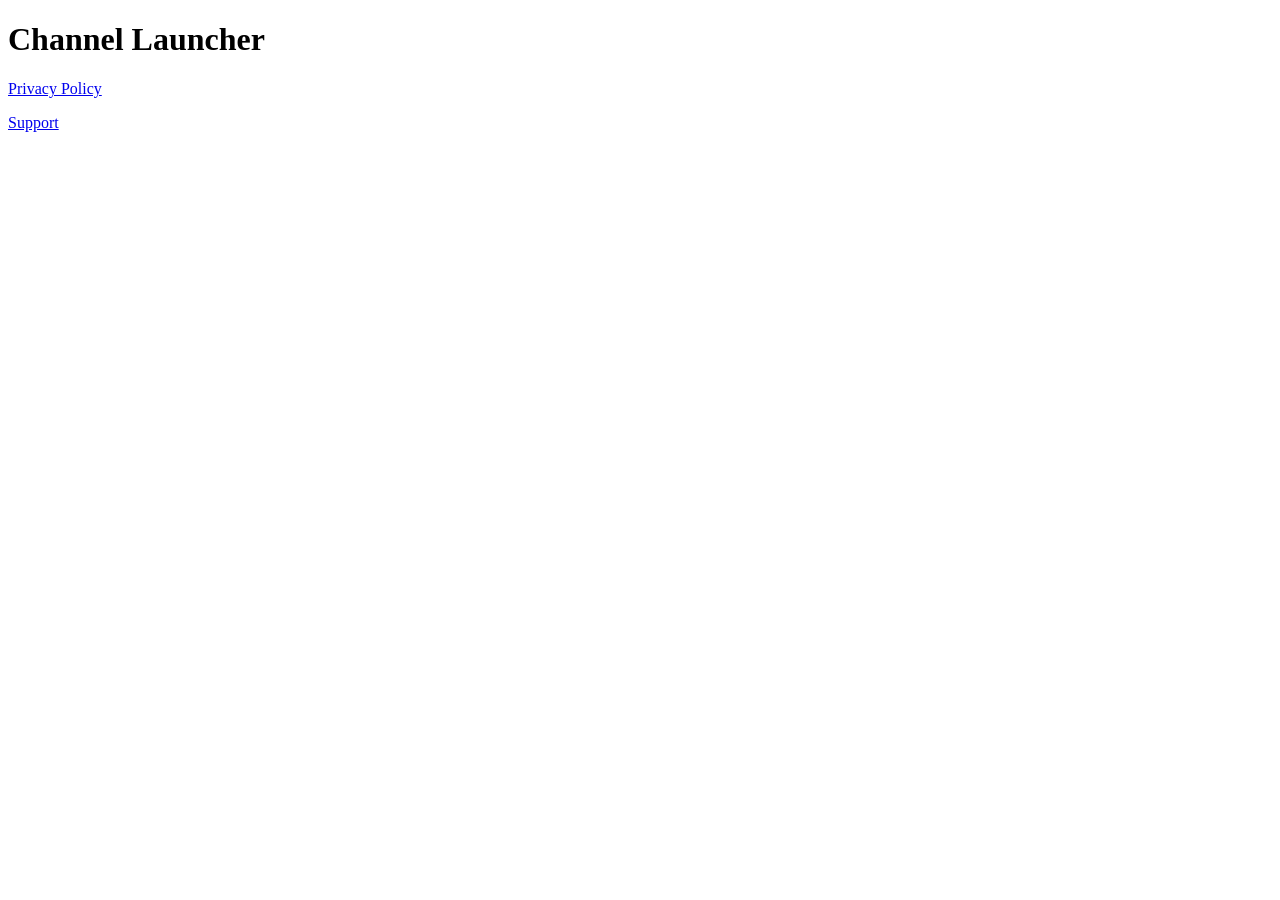
==== index.html @ 90610046 "Add support page" ====
<!doctype html>
<html lang="en">
<head><meta charset="utf-8"><meta name="viewport" content="width=device-width,initial-scale=1"><title>Channel Launcher</title></head>
<body>
<main>
<h1>Channel Launcher</h1>
<p><a href="privacy-policy.html">Privacy Policy</a></p>
<p><a href="support.html">Support</a></p>
</main>
</body>
</html>
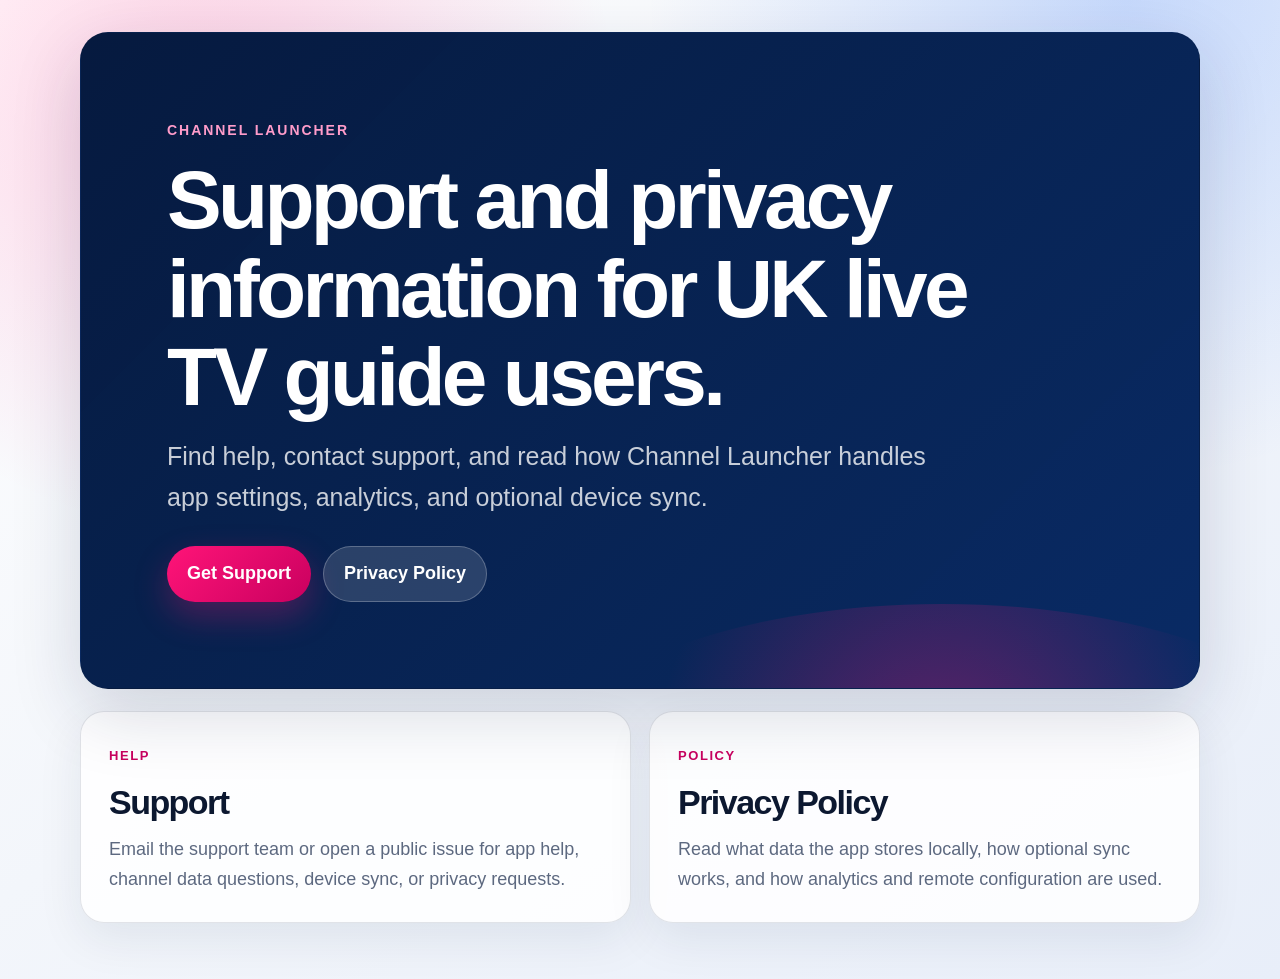
==== commit e8462785: "Polish public support and privacy pages" ====
--- a/index.html
+++ b/index.html
@@ -1,11 +1,36 @@
 <!doctype html>
 <html lang="en">
-<head><meta charset="utf-8"><meta name="viewport" content="width=device-width,initial-scale=1"><title>Channel Launcher</title></head>
+<head>
+  <meta charset="utf-8">
+  <meta name="viewport" content="width=device-width, initial-scale=1">
+  <title>Channel Launcher</title>
+  <meta name="description" content="Support and privacy information for Channel Launcher.">
+  <link rel="stylesheet" href="styles.css">
+</head>
 <body>
-<main>
-<h1>Channel Launcher</h1>
-<p><a href="privacy-policy.html">Privacy Policy</a></p>
-<p><a href="support.html">Support</a></p>
-</main>
+  <main class="shell">
+    <section class="hero">
+      <p class="eyebrow">Channel Launcher</p>
+      <h1>Support and privacy information for UK live TV guide users.</h1>
+      <p class="lede">Find help, contact support, and read how Channel Launcher handles app settings, analytics, and optional device sync.</p>
+      <div class="actions">
+        <a class="button primary" href="support.html">Get Support</a>
+        <a class="button secondary" href="privacy-policy.html">Privacy Policy</a>
+      </div>
+    </section>
+
+    <section class="grid" aria-label="Useful links">
+      <a class="card" href="support.html">
+        <span class="card-kicker">Help</span>
+        <h2>Support</h2>
+        <p>Email the support team or open a public issue for app help, channel data questions, device sync, or privacy requests.</p>
+      </a>
+      <a class="card" href="privacy-policy.html">
+        <span class="card-kicker">Policy</span>
+        <h2>Privacy Policy</h2>
+        <p>Read what data the app stores locally, how optional sync works, and how analytics and remote configuration are used.</p>
+      </a>
+    </section>
+  </main>
 </body>
 </html>
--- a/styles.css
+++ b/styles.css
@@ -0,0 +1,273 @@
+:root {
+  color-scheme: light;
+  --bg: #f3f6fb;
+  --bg-strong: #061a3f;
+  --card: rgba(255, 255, 255, 0.86);
+  --card-solid: #ffffff;
+  --ink: #0c1830;
+  --muted: #5d6980;
+  --line: rgba(18, 33, 64, 0.12);
+  --accent: #ff1478;
+  --accent-dark: #c9005f;
+  --blue: #0e61ff;
+  --shadow: 0 24px 70px rgba(16, 34, 68, 0.16);
+  --radius: 28px;
+  font-family: ui-rounded, "Avenir Next", Avenir, "SF Pro Rounded", "Helvetica Neue", sans-serif;
+}
+
+* {
+  box-sizing: border-box;
+}
+
+body {
+  margin: 0;
+  min-height: 100vh;
+  color: var(--ink);
+  background:
+    radial-gradient(circle at 16% 12%, rgba(255, 20, 120, 0.20), transparent 26rem),
+    radial-gradient(circle at 88% 0%, rgba(14, 97, 255, 0.20), transparent 30rem),
+    linear-gradient(145deg, #ffffff 0%, var(--bg) 48%, #e8eef9 100%);
+  font-size: 18px;
+  line-height: 1.65;
+}
+
+a {
+  color: var(--blue);
+  text-decoration: none;
+}
+
+a:hover {
+  text-decoration: underline;
+}
+
+.shell {
+  width: min(1120px, calc(100% - 40px));
+  margin: 0 auto;
+  padding: 32px 0 56px;
+}
+
+.topbar {
+  display: flex;
+  align-items: center;
+  justify-content: space-between;
+  gap: 24px;
+  margin-bottom: 28px;
+  padding: 14px 18px;
+  border: 1px solid var(--line);
+  border-radius: 999px;
+  background: rgba(255, 255, 255, 0.72);
+  backdrop-filter: blur(18px);
+  box-shadow: 0 10px 36px rgba(16, 34, 68, 0.08);
+}
+
+.brand {
+  color: var(--ink);
+  font-weight: 800;
+  letter-spacing: -0.02em;
+}
+
+.nav-links {
+  display: flex;
+  gap: 8px;
+}
+
+.nav-links a {
+  padding: 8px 14px;
+  border-radius: 999px;
+  color: var(--muted);
+  font-size: 15px;
+  font-weight: 700;
+}
+
+.nav-links a[aria-current="page"] {
+  color: var(--ink);
+  background: rgba(12, 24, 48, 0.08);
+}
+
+.hero {
+  position: relative;
+  overflow: hidden;
+  padding: clamp(34px, 8vw, 86px);
+  border: 1px solid var(--line);
+  border-radius: var(--radius);
+  background:
+    linear-gradient(135deg, rgba(6, 26, 63, 0.95), rgba(10, 44, 104, 0.92)),
+    var(--bg-strong);
+  box-shadow: var(--shadow);
+  color: #ffffff;
+}
+
+.hero::after {
+  content: "";
+  position: absolute;
+  inset: auto -12% -36% 42%;
+  height: 320px;
+  border-radius: 50%;
+  background: radial-gradient(circle, rgba(255, 20, 120, 0.36), transparent 68%);
+  pointer-events: none;
+}
+
+.hero.compact {
+  padding: clamp(30px, 6vw, 58px);
+}
+
+.eyebrow {
+  margin: 0 0 14px;
+  color: #ff9cca;
+  font-size: 14px;
+  font-weight: 850;
+  letter-spacing: 0.14em;
+  text-transform: uppercase;
+}
+
+h1,
+h2 {
+  margin: 0;
+  line-height: 1.08;
+  letter-spacing: -0.045em;
+}
+
+h1 {
+  max-width: 820px;
+  font-size: clamp(42px, 8vw, 82px);
+}
+
+h2 {
+  font-size: clamp(25px, 4vw, 34px);
+}
+
+p {
+  margin: 14px 0 0;
+}
+
+.lede {
+  max-width: 760px;
+  color: rgba(255, 255, 255, 0.78);
+  font-size: clamp(19px, 2.6vw, 25px);
+}
+
+.meta {
+  color: rgba(255, 255, 255, 0.72);
+}
+
+.actions {
+  position: relative;
+  z-index: 1;
+  display: flex;
+  flex-wrap: wrap;
+  gap: 12px;
+  margin-top: 28px;
+}
+
+.button {
+  display: inline-flex;
+  align-items: center;
+  justify-content: center;
+  min-height: 48px;
+  padding: 12px 20px;
+  border-radius: 999px;
+  font-weight: 800;
+}
+
+.button.primary {
+  color: #ffffff;
+  background: linear-gradient(135deg, var(--accent), var(--accent-dark));
+  box-shadow: 0 14px 34px rgba(255, 20, 120, 0.28);
+}
+
+.button.secondary {
+  color: #ffffff;
+  background: rgba(255, 255, 255, 0.14);
+  border: 1px solid rgba(255, 255, 255, 0.24);
+}
+
+.grid {
+  display: grid;
+  grid-template-columns: repeat(2, minmax(0, 1fr));
+  gap: 18px;
+  margin-top: 22px;
+}
+
+.card,
+.panel {
+  border: 1px solid var(--line);
+  border-radius: 24px;
+  background: var(--card);
+  box-shadow: 0 16px 46px rgba(16, 34, 68, 0.08);
+}
+
+.card {
+  display: block;
+  padding: 28px;
+  color: var(--ink);
+  transition: transform 180ms ease, box-shadow 180ms ease;
+}
+
+.card:hover {
+  transform: translateY(-3px);
+  text-decoration: none;
+  box-shadow: 0 22px 58px rgba(16, 34, 68, 0.14);
+}
+
+.card p,
+.panel p {
+  color: var(--muted);
+}
+
+.card-kicker {
+  display: inline-block;
+  margin-bottom: 18px;
+  color: var(--accent-dark);
+  font-size: 13px;
+  font-weight: 850;
+  letter-spacing: 0.12em;
+  text-transform: uppercase;
+}
+
+.policy {
+  display: grid;
+  gap: 16px;
+}
+
+.panel {
+  padding: clamp(24px, 4vw, 34px);
+}
+
+.panel.muted {
+  background: rgba(255, 255, 255, 0.58);
+}
+
+.footer {
+  display: flex;
+  justify-content: space-between;
+  gap: 18px;
+  margin-top: 28px;
+  padding: 0 4px;
+  color: var(--muted);
+  font-size: 15px;
+}
+
+@media (max-width: 720px) {
+  body {
+    font-size: 16px;
+  }
+
+  .shell {
+    width: min(100% - 28px, 1120px);
+    padding-top: 18px;
+  }
+
+  .topbar,
+  .footer {
+    align-items: flex-start;
+    flex-direction: column;
+  }
+
+  .grid {
+    grid-template-columns: 1fr;
+  }
+
+  .button {
+    width: 100%;
+  }
+}
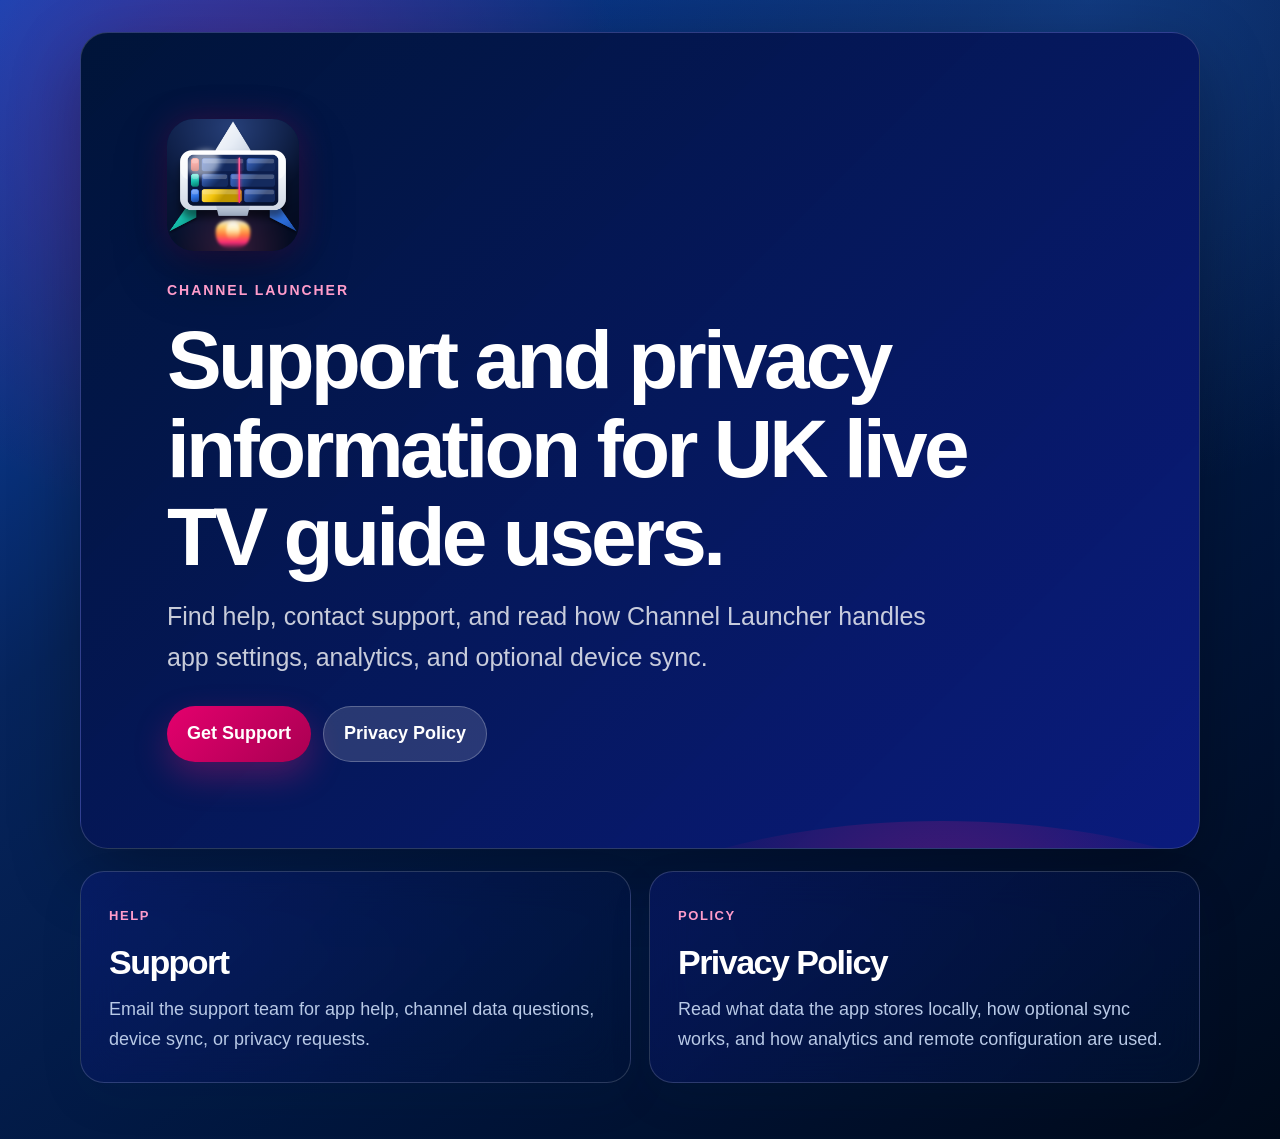
==== commit 390056d0: "Align legal pages with app branding" ====
--- a/index.html
+++ b/index.html
@@ -10,6 +10,7 @@
 <body>
   <main class="shell">
     <section class="hero">
+      <img class="hero-icon" src="assets/app-icon.png" alt="" width="128" height="128">
       <p class="eyebrow">Channel Launcher</p>
       <h1>Support and privacy information for UK live TV guide users.</h1>
       <p class="lede">Find help, contact support, and read how Channel Launcher handles app settings, analytics, and optional device sync.</p>
@@ -23,7 +24,7 @@
       <a class="card" href="support.html">
         <span class="card-kicker">Help</span>
         <h2>Support</h2>
-        <p>Email the support team or open a public issue for app help, channel data questions, device sync, or privacy requests.</p>
+        <p>Email the support team for app help, channel data questions, device sync, or privacy requests.</p>
       </a>
       <a class="card" href="privacy-policy.html">
         <span class="card-kicker">Policy</span>
--- a/styles.css
+++ b/styles.css
@@ -1,16 +1,16 @@
 :root {
   color-scheme: light;
-  --bg: #f3f6fb;
-  --bg-strong: #061a3f;
-  --card: rgba(255, 255, 255, 0.86);
-  --card-solid: #ffffff;
-  --ink: #0c1830;
-  --muted: #5d6980;
-  --line: rgba(18, 33, 64, 0.12);
-  --accent: #ff1478;
-  --accent-dark: #c9005f;
-  --blue: #0e61ff;
-  --shadow: 0 24px 70px rgba(16, 34, 68, 0.16);
+  --bg: #001438;
+  --bg-strong: #001a4d;
+  --card: rgba(12, 27, 135, 0.34);
+  --card-solid: #061f59;
+  --ink: #ffffff;
+  --muted: #b8c9e6;
+  --line: rgba(255, 255, 255, 0.16);
+  --accent: #e4006d;
+  --accent-dark: #a90052;
+  --blue: #2d71d9;
+  --shadow: 0 24px 70px rgba(0, 0, 0, 0.30);
   --radius: 28px;
   font-family: ui-rounded, "Avenir Next", Avenir, "SF Pro Rounded", "Helvetica Neue", sans-serif;
 }
@@ -24,9 +24,9 @@
   min-height: 100vh;
   color: var(--ink);
   background:
-    radial-gradient(circle at 16% 12%, rgba(255, 20, 120, 0.20), transparent 26rem),
-    radial-gradient(circle at 88% 0%, rgba(14, 97, 255, 0.20), transparent 30rem),
-    linear-gradient(145deg, #ffffff 0%, var(--bg) 48%, #e8eef9 100%);
+    radial-gradient(circle at 18% 12%, rgba(228, 0, 109, 0.28), transparent 25rem),
+    radial-gradient(circle at 85% 0%, rgba(45, 113, 217, 0.30), transparent 31rem),
+    linear-gradient(145deg, #0d4ab8 0%, #06245c 34%, var(--bg) 72%, #000a1a 100%);
   font-size: 18px;
   line-height: 1.65;
 }
@@ -61,6 +61,9 @@
 }
 
 .brand {
+  display: inline-flex;
+  align-items: center;
+  gap: 10px;
   color: var(--ink);
   font-weight: 800;
   letter-spacing: -0.02em;
@@ -74,14 +77,14 @@
 .nav-links a {
   padding: 8px 14px;
   border-radius: 999px;
-  color: var(--muted);
+  color: rgba(255, 255, 255, 0.72);
   font-size: 15px;
   font-weight: 700;
 }
 
 .nav-links a[aria-current="page"] {
-  color: var(--ink);
-  background: rgba(12, 24, 48, 0.08);
+  color: #ffffff;
+  background: rgba(255, 255, 255, 0.13);
 }
 
 .hero {
@@ -91,7 +94,7 @@
   border: 1px solid var(--line);
   border-radius: var(--radius);
   background:
-    linear-gradient(135deg, rgba(6, 26, 63, 0.95), rgba(10, 44, 104, 0.92)),
+    linear-gradient(135deg, rgba(0, 20, 56, 0.96), rgba(12, 27, 135, 0.84)),
     var(--bg-strong);
   box-shadow: var(--shadow);
   color: #ffffff;
@@ -111,6 +114,17 @@
   padding: clamp(30px, 6vw, 58px);
 }
 
+.hero-icon {
+  position: relative;
+  z-index: 1;
+  display: block;
+  width: clamp(86px, 13vw, 132px);
+  height: clamp(86px, 13vw, 132px);
+  margin-bottom: 28px;
+  border-radius: 27px;
+  box-shadow: 0 22px 52px rgba(0, 0, 0, 0.34), 0 0 34px rgba(228, 0, 109, 0.22);
+}
+
 .eyebrow {
   margin: 0 0 14px;
   color: #ff9cca;
@@ -122,6 +136,8 @@
 
 h1,
 h2 {
+  position: relative;
+  z-index: 1;
   margin: 0;
   line-height: 1.08;
   letter-spacing: -0.045em;
@@ -137,6 +153,8 @@
 }
 
 p {
+  position: relative;
+  z-index: 1;
   margin: 14px 0 0;
 }
 
@@ -192,7 +210,8 @@
 .panel {
   border: 1px solid var(--line);
   border-radius: 24px;
-  background: var(--card);
+  background: linear-gradient(135deg, rgba(12, 27, 135, 0.40), rgba(0, 20, 56, 0.54));
+  backdrop-filter: blur(18px);
   box-shadow: 0 16px 46px rgba(16, 34, 68, 0.08);
 }
 
@@ -217,7 +236,7 @@
 .card-kicker {
   display: inline-block;
   margin-bottom: 18px;
-  color: var(--accent-dark);
+  color: #ff9cca;
   font-size: 13px;
   font-weight: 850;
   letter-spacing: 0.12em;
@@ -234,7 +253,7 @@
 }
 
 .panel.muted {
-  background: rgba(255, 255, 255, 0.58);
+  background: rgba(0, 10, 26, 0.38);
 }
 
 .footer {
@@ -271,3 +290,7 @@
     width: 100%;
   }
 }
+.brand img {
+  border-radius: 8px;
+  box-shadow: 0 8px 24px rgba(0, 0, 0, 0.25);
+}
